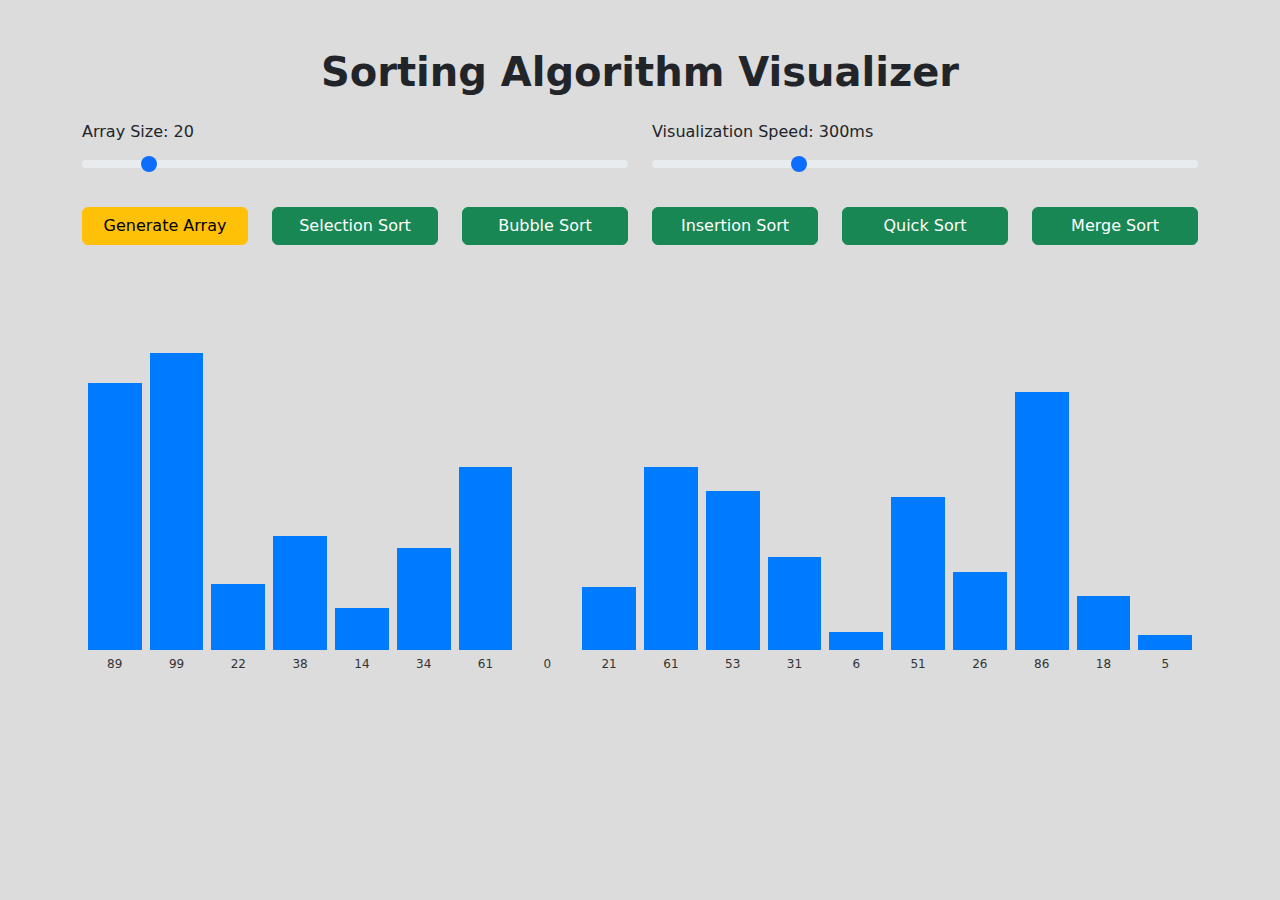
==== sorting.html @ 4f9c9e8e "Initial Commit" ====
<!DOCTYPE html>
<html lang="en">
<head>
    <meta charset="UTF-8">
    <meta name="viewport" content="width=device-width, initial-scale=1.0">
    <title>Sorting Algorithm Visualizer</title>
    <link href="https://cdn.jsdelivr.net/npm/bootstrap@5.3.0-alpha1/dist/css/bootstrap.min.css" rel="stylesheet">
    <link rel="stylesheet" href="style.css">
</head>
<body>
    <div class="container mt-5">
        <h1 class="text-center mb-4 fw-bold">Sorting Algorithm Visualizer</h1>

        <!-- Sliders to control array size and visualization speed -->
        <div class="row mb-4">
            <div class="col-12 col-md-6 mb-3 mb-md-0">
                <label for="arraySize" class="form-label fw-medium">Array Size: <span id="arraySizeLabel">20</span></label>
                <input type="range" class="form-range" min="10" max="100" id="arraySize" value="20" onchange="updateArraySizeLabel()">
            </div>
            <div class="col-12 col-md-6">
                <label for="speed" class="form-label fw-medium">Visualization Speed: <span id="speedLabel">300ms</span></label>
                <input type="range" class="form-range" min="50" max="1000" step="50" id="speed" value="300" onchange="updateSpeedLabel()">
            </div>
        </div>

        <!-- Buttons to select sorting algorithms -->
        <div class="row mb-3 text-center">
            <div class="col-12 col-md mb-2">
                <button class="btn btn-warning w-100 fw-medium" onclick="generateArray()">Generate Array</button>
            </div>
            <div class="col-12 col-md mb-2">
                <button class="btn btn-success w-100 fw-medium" onclick="selectionSort()">Selection Sort</button>
            </div>
            <div class="col-12 col-md mb-2">
                <button class="btn btn-success w-100 fw-medium" onclick="bubbleSort()">Bubble Sort</button>
            </div>
            <div class="col-12 col-md mb-2">
                <button class="btn btn-success w-100 fw-medium" onclick="insertionSort()">Insertion Sort</button>
            </div>
            <div class="col-12 col-md mb-2">
                <button class="btn btn-success w-100 fw-medium" onclick="quickSort()">Quick Sort</button>
            </div>
            <div class="col-12 col-md mb-2">
                <button class="btn btn-success w-100 fw-medium" onclick="mergeSort()">Merge Sort</button>
            </div>
        </div>

        <!-- Array Display -->
        <div id="array-container" class="array-container"></div>
    </div>

    <script src="sorting.js"></script>
</body>
</html>
---- style.css ----
body {
    background-color: #DCDCDC;
}

/* Responsive container */
.array-container {
    display: flex;
    justify-content: center;
    align-items: flex-end;
    height: 400px;
    margin: 20px 0;
    position: relative;
    overflow-x: auto; /* Enable horizontal scroll if bars overflow */
}

.bar {
    margin: 0 2px;
    background-color: #007bff;
    transition: height 0.2s ease, width 0.2s ease;
}

.bar.active {
    background-color: #28a745;
}

.bar.searching {
    background-color: #ffc107;
}

/* Smaller screens adjustments */
@media (max-width: 768px) {
    .bar {
        width: 8px;
    }
}

@media (max-width: 480px) {
    .bar {
        width: 4px;
    }
}

/* Labels styling */
.bar-label {
    margin-top: 5px;
    font-size: 12px;
    color: #333;
}

.bar-container {
    display: flex;
    flex-direction: column;
    align-items: center;
    margin: 0 2px;
}
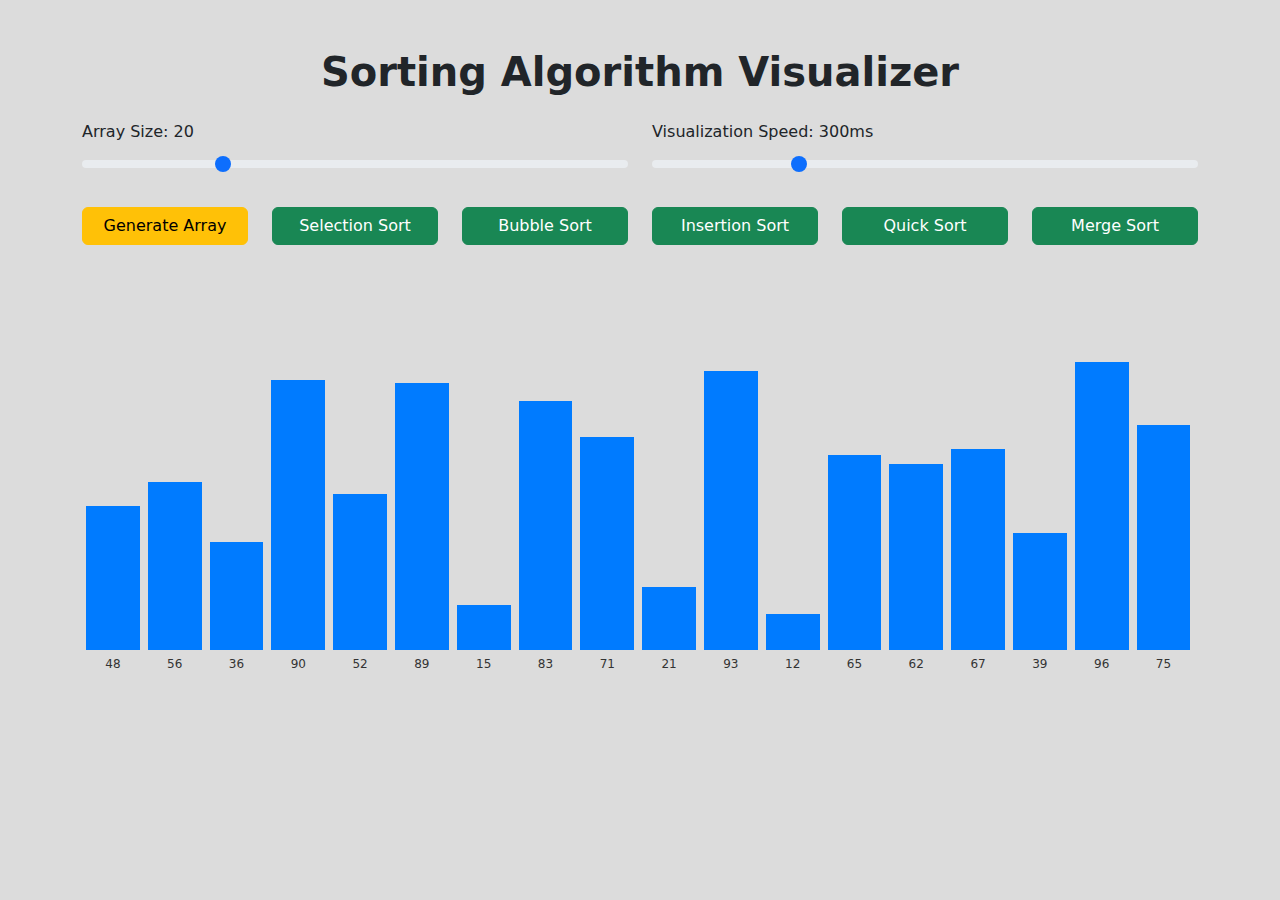
==== commit a2c42285: "Update sorting.html" ====
--- a/sorting.html
+++ b/sorting.html
@@ -15,7 +15,7 @@
         <div class="row mb-4">
             <div class="col-12 col-md-6 mb-3 mb-md-0">
                 <label for="arraySize" class="form-label fw-medium">Array Size: <span id="arraySizeLabel">20</span></label>
-                <input type="range" class="form-range" min="10" max="100" id="arraySize" value="20" onchange="updateArraySizeLabel()">
+                <input type="range" class="form-range" min="10" max="50" id="arraySize" value="20" onchange="updateArraySizeLabel()">
             </div>
             <div class="col-12 col-md-6">
                 <label for="speed" class="form-label fw-medium">Visualization Speed: <span id="speedLabel">300ms</span></label>
--- a/style.css
+++ b/style.css
@@ -5,7 +5,7 @@
 /* Responsive container */
 .array-container {
     display: flex;
-    justify-content: center;
+    justify-content: left;
     align-items: flex-end;
     height: 400px;
     margin: 20px 0;
